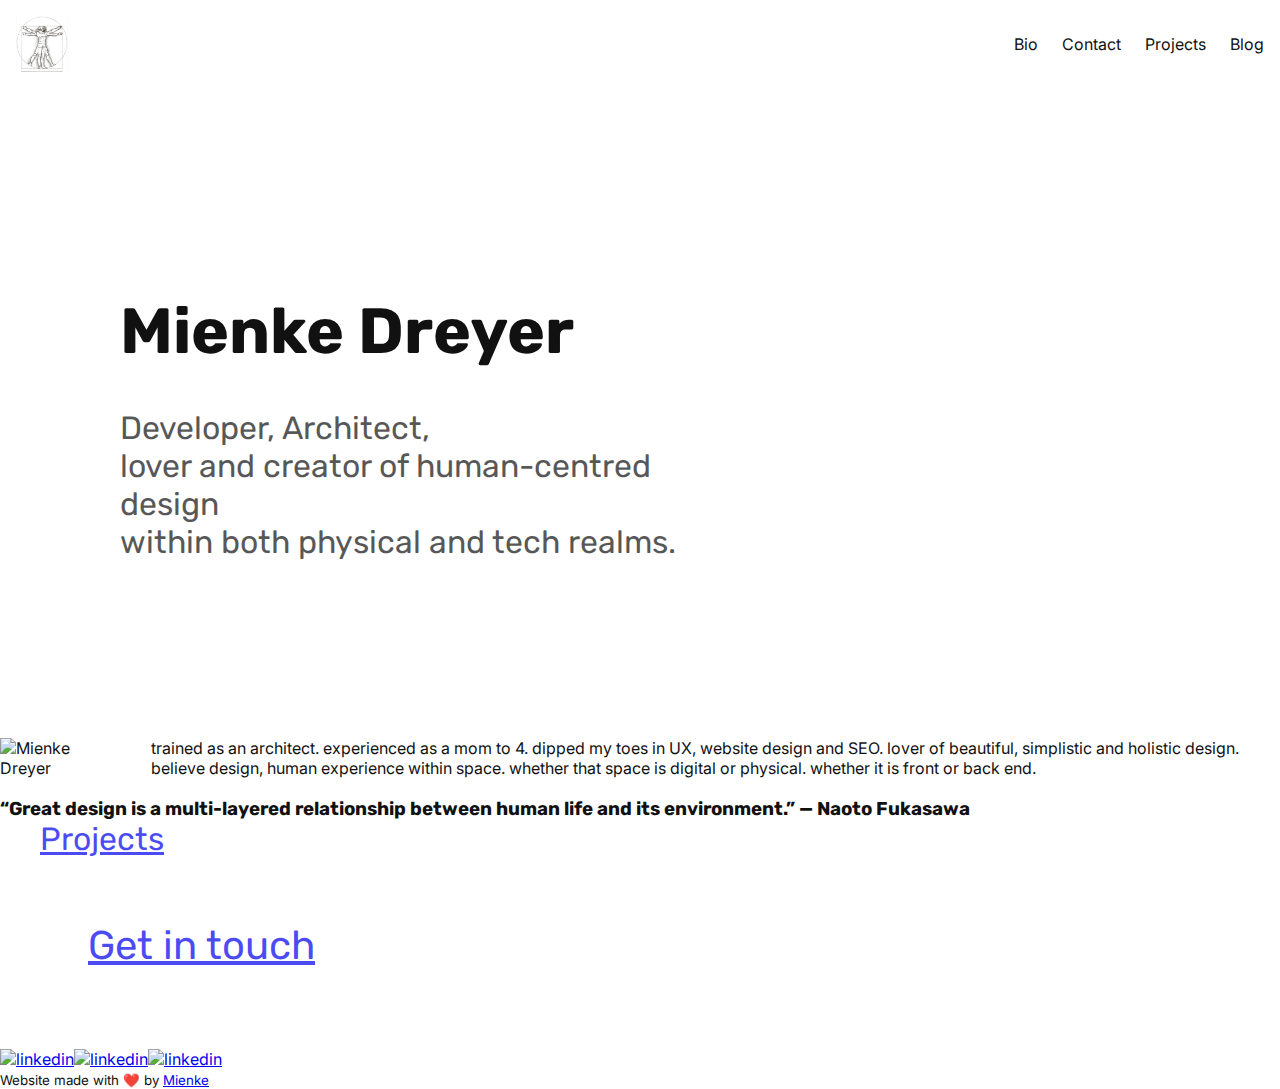
==== bio.html @ 210256db "first draft of website" ====
<!DOCTYPE html>
<html lang="en">
<head>
    <meta charset="UTF-8">
    <meta http-equiv="X-UA-Compatible" content="IE=edge">
    <meta name="viewport" content="width=device-width, initial-scale=1.0">
    <title>Document</title>
    <link rel="stylesheet" href="css/style.css">

</head>
<body>



    <header>
		<div class="mobile-header">
			<img src="img/davinci.jpg" alt="humanistic" class="logo">
			<button class="hamburger-button">
                <svg xmlns="http://www.w3.org/2000/svg" viewBox="0 0 24 24" fill="currentColor" class="hamburger-icon">
                    <path fill-rule="evenodd" d="M3 6.75A.75.75 0 013.75 6h16.5a.75.75 0 010 1.5H3.75A.75.75 0 013 6.75zM3 12a.75.75 0 01.75-.75h16.5a.75.75 0 010 1.5H3.75A.75.75 0 013 12zm0 5.25a.75.75 0 01.75-.75h16.5a.75.75 0 010 1.5H3.75a.75.75 0 01-.75-.75z" clip-rule="evenodd" />
                </svg>
            </button>
		</div>
		<nav class="desktop-nav">
			<ul>
				<li>
					<a href="">Bio</a>
				</li>
				<li>
					<a href="">Contact</a>
				</li>
				<li>
					<a href="">Projects</a>
				</li>
				<li>
					<a href="">Blog</a>
				</li>
			</ul>
		</nav>
		<nav class="mobile-nav display-none">
			<ul>
				<li>
					<a href="">Bio</a>
				</li>
				<li>
					<a href="">Contact</a>
				</li>
				<li>
					<a href="">Projects</a>
				</li>
				<li>
					<a href="">Blog</a>
				</li>
			</ul>
		</nav>
	</header>
    <section>
		<div class="my-info">
			<h1>Mienke Dreyer</h1>
			<h2>Developer, Architect, <br>lover and creator of human-centred design <br>within both physical and tech realms.</h2>
		</div>
		<div class="human-bg">
		</div>
	</section>

<section id="bio">
    <img src="" alt="Mienke Dreyer">
    <h1>

    </h1>
    <p>
        trained as an architect. experienced as a mom to 4. dipped my toes in UX, website design and SEO.
        lover of beautiful, simplistic and holistic design. 
        believe design, human experience within space. whether that space is digital or physical. whether it is front or back end.

    </p>

</section>

<h3>“Great design is a multi-layered relationship between human life and its environment.” — Naoto Fukasawa</h3>


<section id="projects">
    <a href="#"><h2>Projects</h2></a>
</section>


<section id="contact">
		<a href="#"> <h2>Get in touch</h2></a>
	</section>


<section id="links">
    <a href="#">
        <img border="0" alt="linkedin" src="" width="50" height="50">
        </a>
    <a href="#">
        <img border="0" alt="linkedin" src="" width="50" height="50">
            </a>
    <a href="#">
        <img border="0" alt="linkedin" src="" width="50" height="50">
            </a>
</section>


	<footer>
		<small>Website made with ❤️ by <a href="linkedin">Mienke</a></small>
	</footer>
    <script src="js/script.js"></script>
    </script>


    
</body>
</html>
---- css/style.css ----
/* Base HTML Styles */
@import url('https://fonts.googleapis.com/css2?family=Inter&family=Rubik:ital,wght@0,400;0,700;1,400&display=swap');

:root {
	--pink: #9d868d;
	--yellow: #f4d040;
	--green: #88A95B;
	--blue: #5dade2;
	--black: #111111;
	--gray: #d8e4bc;
}

/* CSS Reset */

html {
	box-sizing: border-box;
	font-size: 16px;
	font-family: 'Inter', sans-serif;
	color: var(--black);
	scroll-behavior: smooth;
}

*,
*:before,
*:after {
	box-sizing: inherit;
}

h1, h2, h3, h4, h5, h6 {
	font-family: 'Rubik', sans-serif;
}

body,
h1,
h2,
h3,
h4,
h5,
h6,
p,
ol,
ul {
	margin: 0;
	padding: 0;
}

ol,
ul {
	list-style: none;
}

img {
	max-width: 100%;
	height: auto;
}

input,
button,
textarea,
select {
	font: inherit;
}
/* Global styles */

label, input, textarea, select {
	display: block;
	width: 100%;
}

input, select, textarea {
	padding: 8px;
}

/* Components */

.btn-primary, .btn-secondary {
	padding: 12px 16px;
	display: inline-block;
	text-decoration: none;
	color: var(--black);
	border-radius: 4px;
}

.btn-primary {
	background-color: white;
	transition: all 0.3s ease
}
.btn-primary:hover {
	outline: 1px solid var(--black);
	box-shadow: 10px 5px 5px rgba(0,0, 0, 0.3);
	transform: translateY(-4px);
	/*background-color: var(--pink);*/

}

.btn-secondary {
	background-color: rgba(255, 255, 255, 0.6);
	border: 1px solid white;
	transition: all 0.3s ease

}
.btn-secondary:hover {
	background-color: rgba(255, 255, 255, 1)
	;
}

/* Header */

.desktop-nav {
	display: none;
}

@media (min-width: 768px){
	header {
		display: flex;
		justify-content: space-between;
		align-items: center;
	}

	header a {
		text-decoration: none;
		color:  var(--black);
	}

	.desktop-nav {
		display: block;
	}
	.mobile-nav {
		display: none;
	}

	header nav ul {
		display: flex;
		gap: 24px;
		margin-right: 16px
	}

	.hamburger-icon {
		display: none;
	}
}

.mobile-nav a {
	text-decoration: none;
	color: var(--black);
	display: block;
	padding: 16px 16px;
	text-align: right;
}

.logo, .hamburger-icon {
	height: 56px;
}

.mobile-header {
	padding: 16px;
	display: flex;
	align-items: center;
	justify-content: space-between;
}

header button{
    all:unset;
}

/* HERO */

.human-bg {
	height: 300px;
	inline-size: 50%;
	: ;
	background-image: url(img/https://images.unsplash.com/photo-1513682121497-80211f36a7d3?ixlib=rb-4.0.3&ixid=MnwxMjA3fDB8MHxwaG90by1wYWdlfHx8fGVufDB8fHx8&auto=format&fit=crop&w=988&q=80.jpeg);
}
h1 {
	font-size: 4rem;
	padding: 40px;
}
h2 {
	font-size: 2rem;
	opacity: 0.7;
	font-weight: normal;
	padding-left: 40px;
	padding-bottom: 16px ;
}

@media (min-width: 768px){
	section {
		display: flex;
		align-items: center;
		width: 100%;
	}

	h1 {
		font-size: 4rem;
	}

	h2 {
		opacity: 0.7;
		font-weight: normal;
	}

	.my-info {
		margin-left: 80px
	}

	.my-info, .human-bg {
		flex: 1;
		height: 300px;
	}

	.human-bg {
		height: 70vh;
		background-image: url(https://images.unsplash.com/photo-1513682121497-80211f36a7d3?ixlib=rb-4.0.3&ixid=MnwxMjA3fDB8MHxwaG90by1wYWdlfHx8fGVufDB8fHx8&auto=format&fit=crop&w=988&q=80");
		background-size: cover;
		background-repeat: no-repeat;
	}
}


/*human centred article*/



#human-centred article {
	padding: 32px 32px;
	margin: 8px;
	flex: 1;
	align-items: center;
	height: 300px;
}

@media (min-width: 768px){
	#human-centred {
		display: flex;
	}

	#human-centred article {
		padding: 56px;
		align-items: center ;

	}
}

#human-centred article .icon {
	height: 64px;
	margin: 24px;
	align-items: center ;
}

#human-centred article h3 {
	margin-bottom: 16px;
	color: var(--gray);
	text-align: center;
}

#human-centred article p {
	margin-bottom: 16px;
}

#human-centred .step-1 {
	background-color: var(--green);
	/*transition: all 0.3s ease;*/
}

#human-centred .step-2 {
	background-color: var(--green);
}

#human-centred .step-3 {
	background-color: var(--green);
}

#human-centred .step-4 {
	background-color: var(--green);
}

/*quotes*/

#quote{
	padding: 96px;
}

/*projects*/

#projects h2 {
	text-decoration: none;
	padding: 32px, 64px;
	text-align: center;
}


/* contacts*/


#contact {
	padding: 48px 48px;
}

#contact input, #contact select {
	margin-bottom: 16px;
}

#contact h2 {
	margin-bottom: 16px;
	text-align: center;
}

@media (min-width: 768px){
	#contact h2 {
		text-align: center;
		font-size: 2.5rem;
	}

	#contact form {
		max-width: 100%;
		margin: 40px auto;
	}
}

#contact input[type="submit"] {
	background-color: var(--pink);
	border: 0;
	margin-top: 8px;
	cursor: pointer;
}
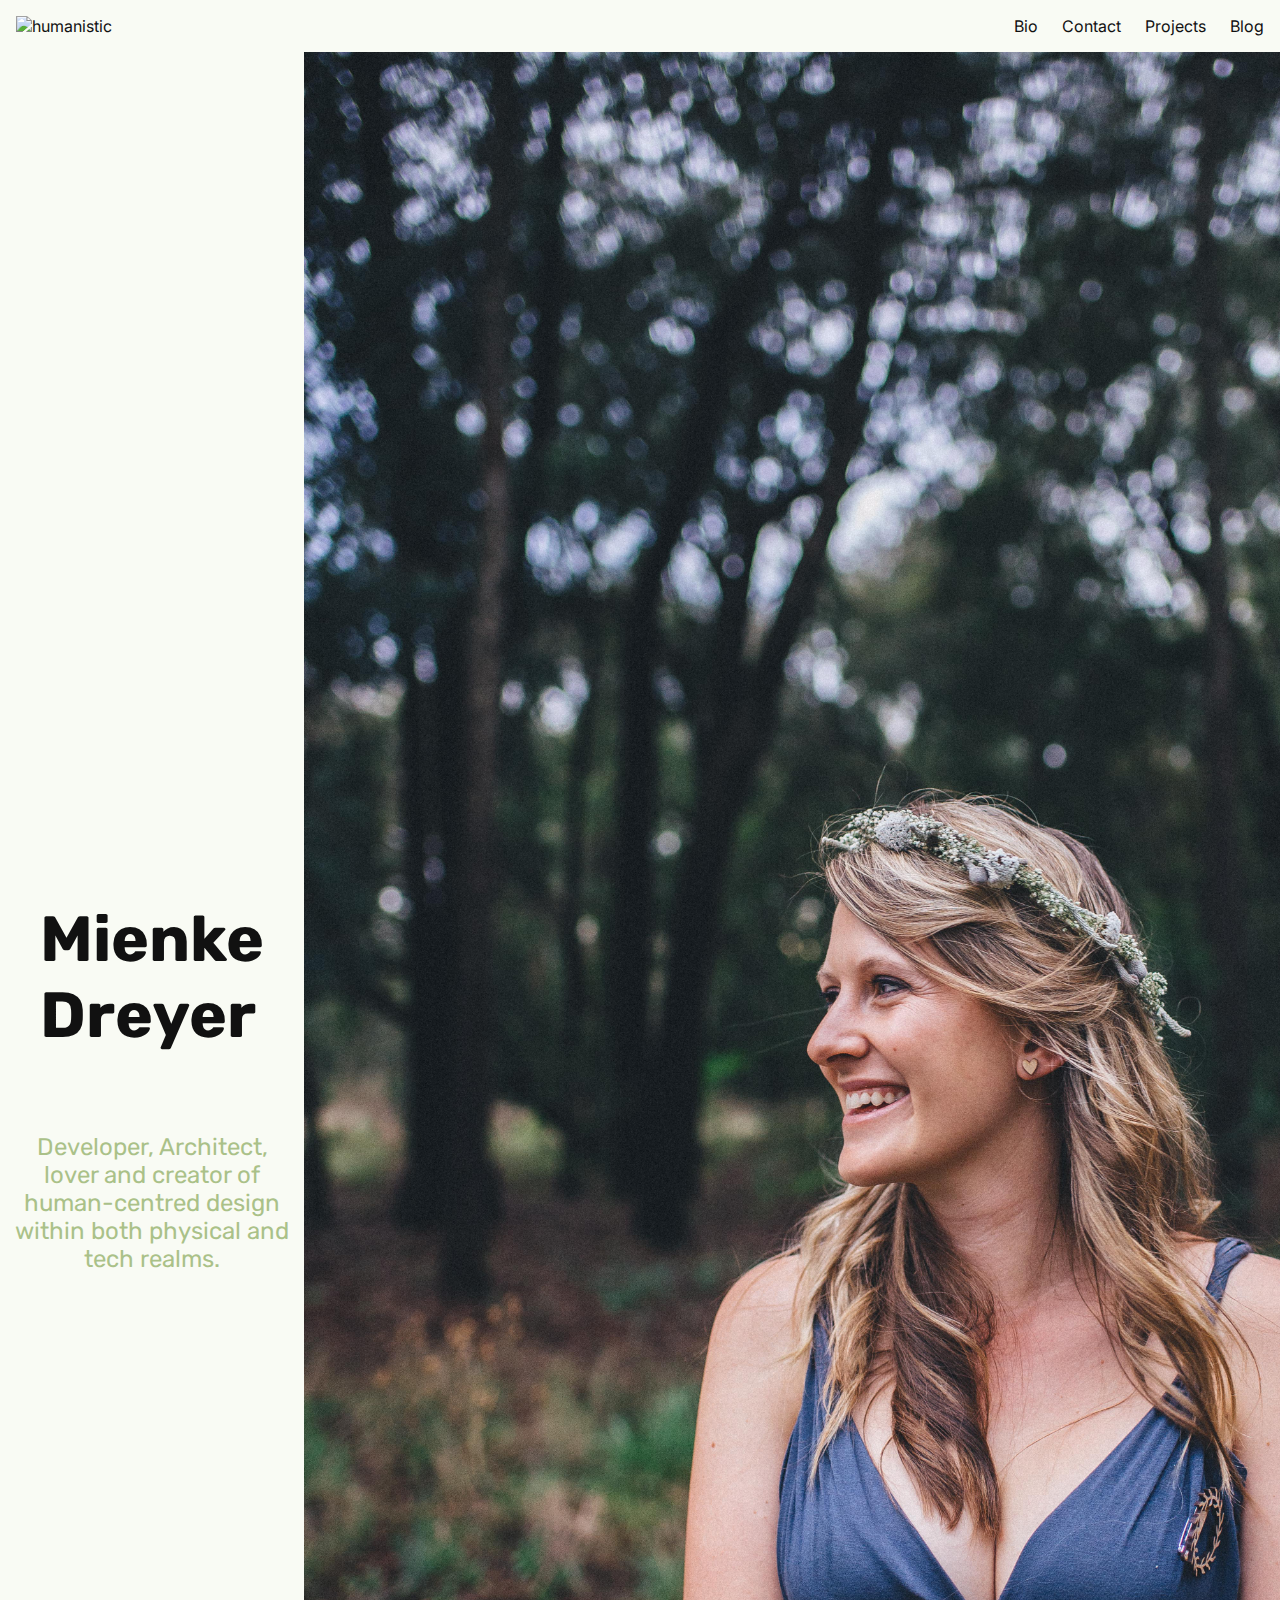
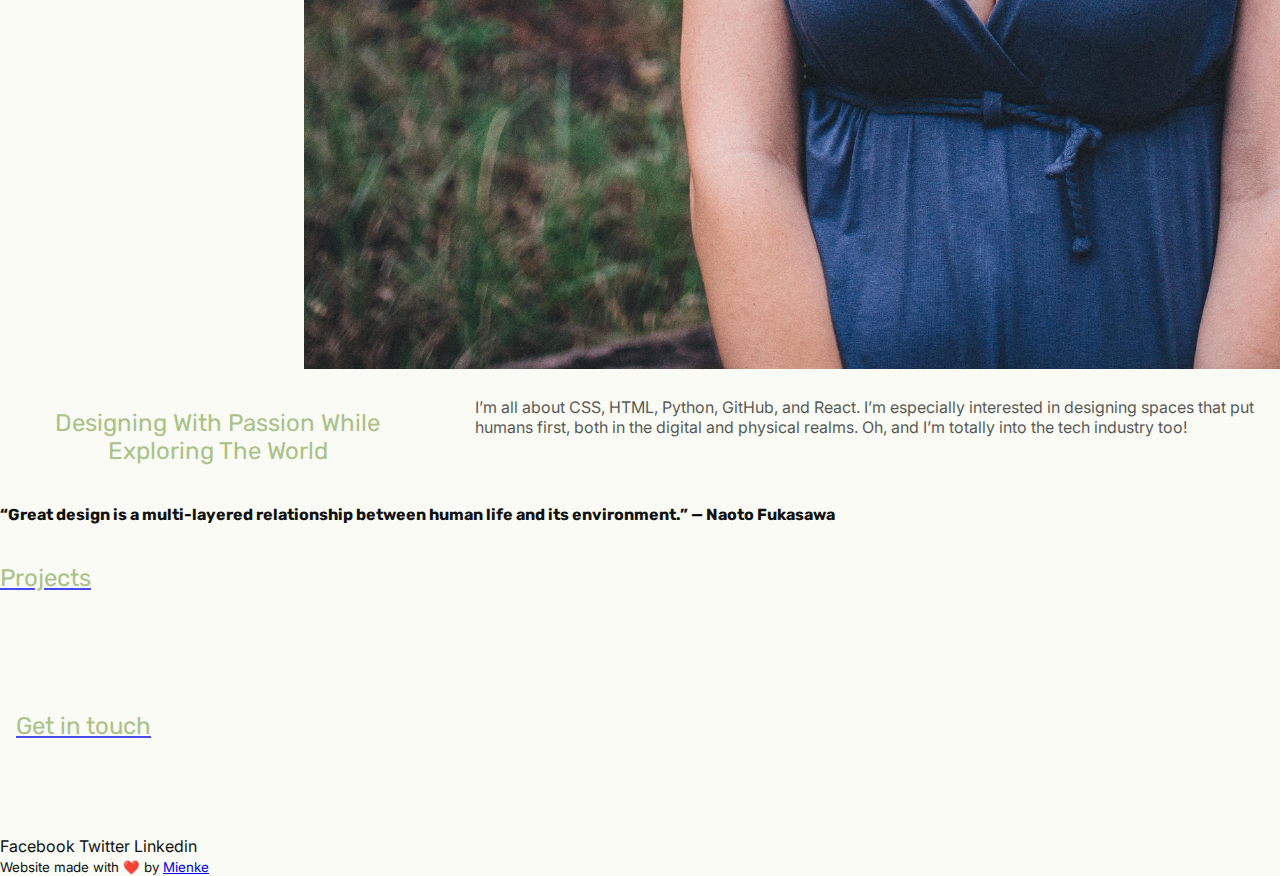
==== commit 9aa55dfd: "hero is working" ====
--- a/bio.html
+++ b/bio.html
@@ -14,7 +14,7 @@
 
     <header>
 		<div class="mobile-header">
-			<img src="img/davinci.jpg" alt="humanistic" class="logo">
+			<a href="index.html"><img src="" alt="humanistic" class="logo"> </a>
 			<button class="hamburger-button">
                 <svg xmlns="http://www.w3.org/2000/svg" viewBox="0 0 24 24" fill="currentColor" class="hamburger-icon">
                     <path fill-rule="evenodd" d="M3 6.75A.75.75 0 013.75 6h16.5a.75.75 0 010 1.5H3.75A.75.75 0 013 6.75zM3 12a.75.75 0 01.75-.75h16.5a.75.75 0 010 1.5H3.75A.75.75 0 013 12zm0 5.25a.75.75 0 01.75-.75h16.5a.75.75 0 010 1.5H3.75a.75.75 0 01-.75-.75z" clip-rule="evenodd" />
@@ -54,31 +54,31 @@
 			</ul>
 		</nav>
 	</header>
-    <section>
+    <section id="bio-header">
 		<div class="my-info">
 			<h1>Mienke Dreyer</h1>
 			<h2>Developer, Architect, <br>lover and creator of human-centred design <br>within both physical and tech realms.</h2>
 		</div>
-		<div class="human-bg">
+<img src="img/Gevolg-29.jpg"alt="Mienke Dreyer">
 		</div>
 	</section>
 
 <section id="bio">
-    <img src="" alt="Mienke Dreyer">
-    <h1>
-
-    </h1>
+    <img src="" >
+    <h2>
+		Designing With Passion While Exploring The World
+    </h2>
     <p>
-        trained as an architect. experienced as a mom to 4. dipped my toes in UX, website design and SEO.
-        lover of beautiful, simplistic and holistic design. 
-        believe design, human experience within space. whether that space is digital or physical. whether it is front or back end.
-
+        I’m all about CSS, HTML, Python, GitHub, and React. I’m especially interested in designing spaces that put humans first, both in the digital and physical realms. Oh, and I’m totally into the tech industry too!
     </p>
 
 </section>
 
+
+
+<a tag id="quote"> 
 <h3>“Great design is a multi-layered relationship between human life and its environment.” — Naoto Fukasawa</h3>
-
+</a>
 
 <section id="projects">
     <a href="#"><h2>Projects</h2></a>
@@ -91,15 +91,25 @@
 
 
 <section id="links">
-    <a href="#">
-        <img border="0" alt="linkedin" src="" width="50" height="50">
-        </a>
-    <a href="#">
-        <img border="0" alt="linkedin" src="" width="50" height="50">
-            </a>
-    <a href="#">
-        <img border="0" alt="linkedin" src="" width="50" height="50">
-            </a>
+	<div class="elementor-widget-container">
+		<div class="elementor-social-icons-wrapper elementor-grid">
+				<span class="elementor-grid-item">
+		<a class="elementor-icon elementor-social-icon elementor-social-icon-facebook elementor-repeater-item-9b90190" target="_blank">
+			<span class="elementor-screen-only">Facebook</span>
+			<i class="fab fa-facebook"></i>					</a>
+	</span>
+				<span class="elementor-grid-item">
+		<a class="elementor-icon elementor-social-icon elementor-social-icon-twitter elementor-repeater-item-7b3f136" target="_blank">
+			<span class="elementor-screen-only">Twitter</span>
+			<i class="fab fa-twitter"></i>					</a>
+	</span>
+				<span class="elementor-grid-item">
+		<a class="elementor-icon elementor-social-icon elementor-social-icon-linkedin elementor-repeater-item-cd4ead6" target="_blank">
+			<span class="elementor-screen-only">Linkedin</span>
+			<i class="fab fa-linkedin"></i>					</a>
+	</span>
+		</div>
+	</div>
 </section>
 
 
--- a/css/style.css
+++ b/css/style.css
@@ -4,10 +4,12 @@
 :root {
 	--pink: #9d868d;
 	--yellow: #f4d040;
-	--green: #88A95B;
-	--blue: #5dade2;
+	--green: hsl(85, 31%, 51%);
+	--green2: hsl(113, 31%, 51%);
+	--blue: #19567e;
 	--black: #111111;
 	--gray: #d8e4bc;
+	--gray2: #d8e4bc2a;
 }
 
 /* CSS Reset */
@@ -18,6 +20,7 @@
 	font-family: 'Inter', sans-serif;
 	color: var(--black);
 	scroll-behavior: smooth;
+	background-color: var(--gray2);
 }
 
 *,
@@ -49,11 +52,6 @@
 	list-style: none;
 }
 
-img {
-	max-width: 100%;
-	height: auto;
-}
-
 input,
 button,
 textarea,
@@ -72,6 +70,10 @@
 }
 
 /* Components */
+
+.display-none{
+	display:none;
+}
 
 .btn-primary, .btn-secondary {
 	padding: 12px 16px;
@@ -165,23 +167,42 @@
 
 /* HERO */
 
-.human-bg {
-	height: 300px;
-	inline-size: 50%;
-	: ;
-	background-image: url(img/https://images.unsplash.com/photo-1513682121497-80211f36a7d3?ixlib=rb-4.0.3&ixid=MnwxMjA3fDB8MHxwaG90by1wYWdlfHx8fGVufDB8fHx8&auto=format&fit=crop&w=988&q=80.jpeg);
-}
+#hero {
+	display: flex;
+	background-color: var(--gray);
+	max-height: 200px;
+	overflow: hidden;
+}
+
+#hero-image {
+	object-fit: cover;
+	height: 100%;
+	width: 30%;
+}
+
+.my-info {
+	width: 70%;
+}
+
+.my-info, .human-bg {
+	max-height: 300px;
+}
+
 h1 {
-	font-size: 4rem;
+	font-size: 2rem;
 	padding: 40px;
-}
-h2 {
-	font-size: 2rem;
+
+}
+p {
+	font-size: 1rem;
 	opacity: 0.7;
 	font-weight: normal;
 	padding-left: 40px;
-	padding-bottom: 16px ;
-}
+	padding-bottom: 40px;
+	max-width: 66%;
+}
+
+
 
 @media (min-width: 768px){
 	section {
@@ -199,52 +220,41 @@
 		font-weight: normal;
 	}
 
-	.my-info {
-		margin-left: 80px
-	}
-
-	.my-info, .human-bg {
-		flex: 1;
-		height: 300px;
-	}
-
-	.human-bg {
-		height: 70vh;
-		background-image: url(https://images.unsplash.com/photo-1513682121497-80211f36a7d3?ixlib=rb-4.0.3&ixid=MnwxMjA3fDB8MHxwaG90by1wYWdlfHx8fGVufDB8fHx8&auto=format&fit=crop&w=988&q=80");
-		background-size: cover;
-		background-repeat: no-repeat;
-	}
-}
-
+}
+/*quote*/
+
+#quote h2{
+	background-color: white;
+	padding: 16%;
+}
+h3{
+	font-size: 1rem;
+
+}
 
 /*human centred article*/
 
-
-
-#human-centred article {
-	padding: 32px 32px;
-	margin: 8px;
-	flex: 1;
+h2{
+	text-align: center;
+	color: var(--green);
+	padding: 24px;
+}
+
+
+#human-centred article  {
+	padding: 24px;
+	margin: 4px;
 	align-items: center;
-	height: 300px;
-}
-
-@media (min-width: 768px){
-	#human-centred {
-		display: flex;
-	}
-
-	#human-centred article {
-		padding: 56px;
-		align-items: center ;
-
-	}
+	max-width: 50%;
+	height 80px;
+	background-color: var(--green);
 }
 
 #human-centred article .icon {
 	height: 64px;
 	margin: 24px;
 	align-items: center ;
+	color: #9d868d;
 }
 
 #human-centred article h3 {
@@ -257,28 +267,56 @@
 	margin-bottom: 16px;
 }
 
-#human-centred .step-1 {
-	background-color: var(--green);
-	/*transition: all 0.3s ease;*/
-}
-
-#human-centred .step-2 {
-	background-color: var(--green);
-}
-
-#human-centred .step-3 {
-	background-color: var(--green);
-}
-
-#human-centred .step-4 {
-	background-color: var(--green);
-}
-
-/*quotes*/
-
-#quote{
-	padding: 96px;
-}
+
+
+/*services*/
+
+#services article{
+	padding: 40px;
+	flex: 1;
+}
+#services h3{
+	padding: 0;
+	max-width: fit-content;
+	padding-top: 32px;
+}
+h2{
+	padding: 0;
+	text-align: center;
+		padding-top: 40px;
+		padding-bottom: 40px;
+}
+#services p{
+	padding: 0;
+	max-width: fit-content;
+	padding-top: 16px;
+}
+/*experience*/
+#experience .ux{
+	background: white;
+	margin: 16px;
+}
+#experience .design{
+	background: white;
+	margin: 16px;
+}
+#experience .programming{
+	background: white;
+	margin: 16px;
+}
+#experience .skills{
+		background: white;
+		margin: 8px;
+	}
+
+#experience h3{
+	padding-bottom: 8px;
+}	
+#experience p{
+	padding: 0;
+	max-width: fit-content;
+}
+
 
 /*projects*/
 
@@ -293,7 +331,7 @@
 
 
 #contact {
-	padding: 48px 48px;
+	padding: 40px 16px;
 }
 
 #contact input, #contact select {
@@ -303,18 +341,6 @@
 #contact h2 {
 	margin-bottom: 16px;
 	text-align: center;
-}
-
-@media (min-width: 768px){
-	#contact h2 {
-		text-align: center;
-		font-size: 2.5rem;
-	}
-
-	#contact form {
-		max-width: 100%;
-		margin: 40px auto;
-	}
 }
 
 #contact input[type="submit"] {
@@ -323,3 +349,10 @@
 	margin-top: 8px;
 	cursor: pointer;
 }
+
+/*bio*/
+
+#bio-header img{
+	max-width: 100%;
+	box-align: center;
+}